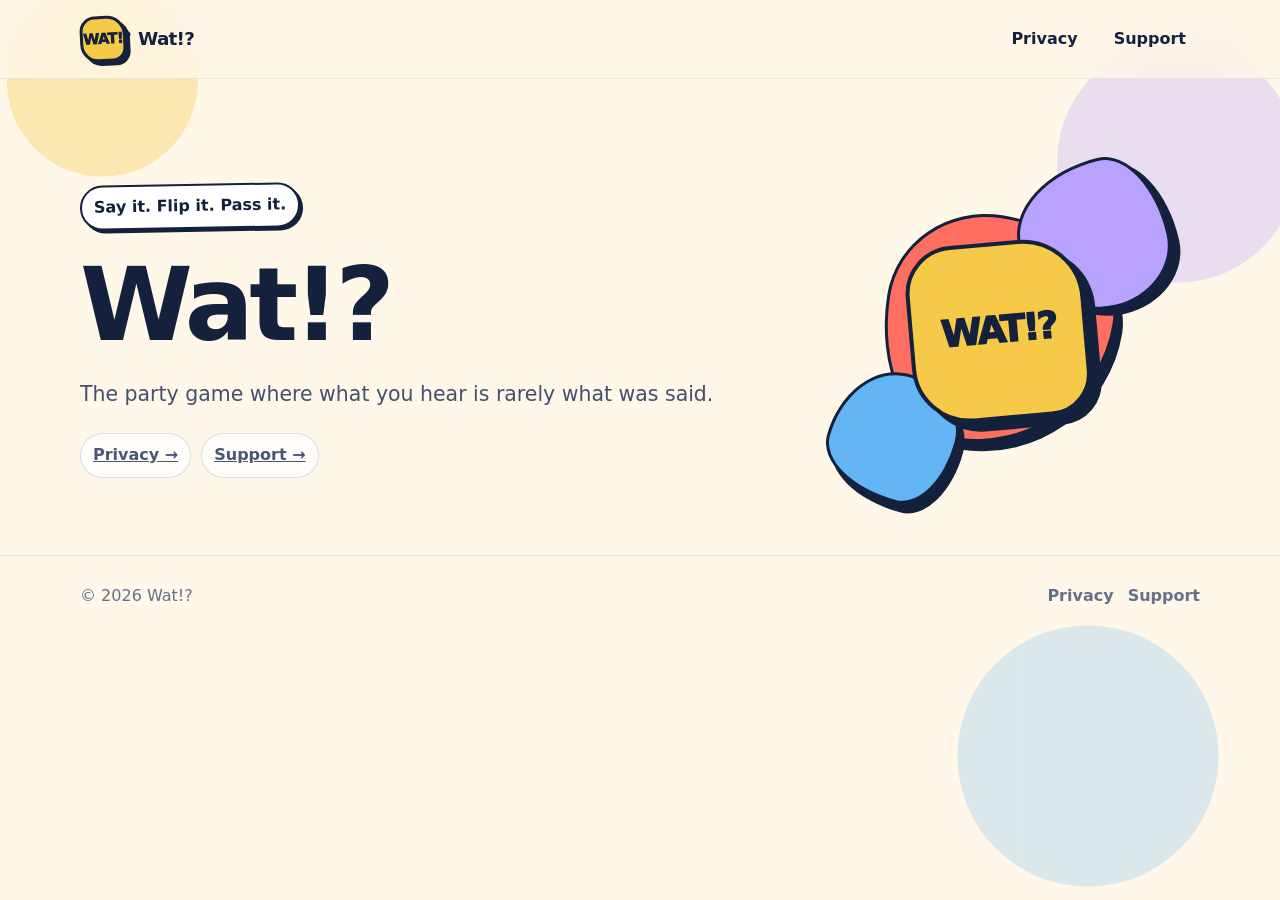
==== index.html @ d64d15b9 "Add files via upload" ====
<!doctype html>
<html lang="en">
<head>
  <meta charset="utf-8" />
  <meta name="viewport" content="width=device-width, initial-scale=1" />
  <meta name="theme-color" content="#fff7e8" />
  <title>Wat!?</title>
  <link rel="stylesheet" href="assets/styles.css" />
</head>
<body>
  <header class="site-header">
    <div class="shell nav">
      <a class="brand" href="./"><span class="brand-mark">WAT!?</span><span>Wat!?</span></a>
      <nav class="nav-links"><a href="privacy/">Privacy</a><a href="support/">Support</a></nav>
    </div>
  </header>
  <main class="shell">
    <section class="hero">
      <div>
        <span class="kicker">Say it. Flip it. Pass it.</span>
        <h1>Wat!?</h1>
        <p class="lead">The party game where what you hear is rarely what was said.</p>
        <div class="meta-row"><a class="pill" href="privacy/">Privacy →</a><a class="pill" href="support/">Support →</a></div>
      </div>
      <div class="hero-art" aria-hidden="true">
        <div class="blob one"></div><div class="blob two"></div><div class="blob three"></div><div class="hero-badge">WAT!?</div>
      </div>
    </section>
  </main>
  <footer class="footer"><div class="shell footer-inner"><span>© 2026 Wat!?</span><div class="footer-links"><a href="privacy/">Privacy</a><a href="support/">Support</a></div></div></footer>
</body>
</html>
---- assets/styles.css ----
:root {
  --ink: #14213d;
  --cream: #fff7e8;
  --cream-2: #fffdf7;
  --yellow: #f7c948;
  --coral: #ff6f61;
  --blue: #64b5f6;
  --lilac: #b9a1ff;
  --mint: #8bd3c7;
  --white: #ffffff;
  --muted: #65708a;
  --line: rgba(20, 33, 61, 0.14);
  --shadow: 0 10px 0 rgba(20, 33, 61, 0.12);
  --shadow-sm: 0 6px 0 rgba(20, 33, 61, 0.10);
  --radius-xl: 34px;
  --radius-lg: 26px;
  --radius-md: 18px;
  --max: 1120px;
}

* { box-sizing: border-box; }
html { scroll-behavior: smooth; }
body {
  margin: 0;
  font-family: -apple-system, BlinkMacSystemFont, "SF Pro Display", "SF Pro Text", Inter, ui-rounded, system-ui, sans-serif;
  color: var(--ink);
  background:
    radial-gradient(circle at 8% 9%, rgba(247, 201, 72, .34) 0 95px, transparent 96px),
    radial-gradient(circle at 92% 18%, rgba(185, 161, 255, .30) 0 120px, transparent 121px),
    radial-gradient(circle at 85% 84%, rgba(100, 181, 246, .24) 0 130px, transparent 131px),
    var(--cream);
  min-height: 100vh;
  line-height: 1.55;
}

a { color: inherit; }
button, input, textarea { font: inherit; }

.shell { width: min(calc(100% - 32px), var(--max)); margin: 0 auto; }

.site-header {
  position: sticky;
  top: 0;
  z-index: 20;
  backdrop-filter: blur(18px);
  background: rgba(255, 247, 232, .78);
  border-bottom: 1px solid rgba(20, 33, 61, .08);
}

.nav {
  min-height: 78px;
  display: flex;
  align-items: center;
  justify-content: space-between;
  gap: 20px;
}

.brand {
  display: inline-flex;
  align-items: center;
  gap: 12px;
  text-decoration: none;
  font-weight: 900;
  letter-spacing: -0.04em;
  font-size: 1.15rem;
}

.brand-mark {
  width: 46px;
  height: 46px;
  border: 3px solid var(--ink);
  border-radius: 15px 19px 14px 18px;
  background: var(--yellow);
  display: grid;
  place-items: center;
  transform: rotate(-3deg);
  box-shadow: 4px 4px 0 var(--ink);
  font-size: .92rem;
  font-weight: 950;
}

.nav-links { display: flex; gap: 8px; align-items: center; }
.nav-links a {
  text-decoration: none;
  font-weight: 780;
  padding: 10px 14px;
  border-radius: 999px;
}
.nav-links a:hover, .nav-links a[aria-current="page"] { background: rgba(20, 33, 61, .08); }

.hero {
  padding: 72px 0 44px;
  display: grid;
  grid-template-columns: 1.25fr .75fr;
  gap: 44px;
  align-items: center;
}

.kicker {
  display: inline-flex;
  gap: 8px;
  align-items: center;
  padding: 8px 12px;
  border: 2px solid var(--ink);
  border-radius: 999px;
  background: var(--white);
  font-weight: 850;
  box-shadow: 3px 3px 0 var(--ink);
  transform: rotate(-1deg);
}

h1, h2, h3 { line-height: 1.02; letter-spacing: -0.045em; margin: 0; }
h1 { font-size: clamp(3.2rem, 8vw, 7.4rem); max-width: 850px; margin-top: 24px; }
h2 { font-size: clamp(2rem, 5vw, 3.5rem); }
h3 { font-size: 1.35rem; }

.lead {
  font-size: clamp(1.08rem, 2vw, 1.28rem);
  max-width: 680px;
  color: #44506d;
  margin: 22px 0 0;
}

.hero-art {
  position: relative;
  min-height: 360px;
  display: grid;
  place-items: center;
}

.blob {
  position: absolute;
  border: 3px solid var(--ink);
  box-shadow: 8px 8px 0 var(--ink);
}
.blob.one { width: 230px; height: 230px; background: var(--coral); border-radius: 44% 56% 62% 38% / 42% 39% 61% 58%; transform: rotate(9deg); }
.blob.two { width: 150px; height: 150px; background: var(--lilac); border-radius: 65% 35% 46% 54% / 45% 60% 40% 55%; transform: translate(95px, -95px) rotate(-13deg); }
.blob.three { width: 128px; height: 128px; background: var(--blue); border-radius: 49% 51% 35% 65% / 63% 42% 58% 37%; transform: translate(-105px, 105px) rotate(15deg); }
.hero-badge {
  position: relative;
  z-index: 2;
  width: 178px;
  aspect-ratio: 1;
  display: grid;
  place-items: center;
  border: 4px solid var(--ink);
  background: var(--yellow);
  border-radius: 48px 62px 42px 58px;
  box-shadow: 10px 10px 0 var(--ink);
  transform: rotate(-5deg);
  font-size: 2.3rem;
  font-weight: 950;
  letter-spacing: -0.07em;
}

.meta-row { display: flex; flex-wrap: wrap; gap: 10px; margin-top: 22px; }
.pill {
  display: inline-flex;
  align-items: center;
  gap: 8px;
  padding: 9px 12px;
  background: rgba(255,255,255,.72);
  border: 1px solid var(--line);
  border-radius: 999px;
  font-weight: 700;
  color: #4a5672;
}

.main-grid {
  display: grid;
  grid-template-columns: 280px minmax(0, 1fr);
  gap: 26px;
  padding-bottom: 72px;
}

.toc {
  position: sticky;
  top: 104px;
  align-self: start;
  background: rgba(255,255,255,.72);
  border: 2px solid var(--ink);
  border-radius: var(--radius-lg);
  padding: 16px;
  box-shadow: var(--shadow-sm);
}
.toc strong { display: block; padding: 8px 10px 12px; }
.toc a {
  display: block;
  padding: 10px 12px;
  text-decoration: none;
  border-radius: 14px;
  font-weight: 720;
  color: #58627a;
}
.toc a:hover { background: var(--cream); color: var(--ink); }

.content { display: grid; gap: 18px; }
.card {
  background: rgba(255,255,255,.86);
  border: 2px solid var(--ink);
  border-radius: var(--radius-xl);
  padding: clamp(24px, 4vw, 42px);
  box-shadow: var(--shadow);
}
.card.accent-yellow { background: #fff1b7; }
.card.accent-lilac { background: #eee8ff; }
.card.accent-blue { background: #e8f5ff; }
.card.accent-coral { background: #ffe9e6; }
.card p { margin: 14px 0 0; color: #4b5671; }
.card ul { margin: 16px 0 0; padding-left: 1.2rem; color: #4b5671; }
.card li + li { margin-top: 8px; }

.number {
  display: inline-grid;
  place-items: center;
  width: 38px;
  height: 38px;
  border-radius: 12px 14px 11px 13px;
  background: var(--yellow);
  border: 2px solid var(--ink);
  box-shadow: 3px 3px 0 var(--ink);
  font-weight: 950;
  margin-bottom: 18px;
  transform: rotate(-2deg);
}

.notice {
  margin-top: 22px;
  background: var(--ink);
  color: white;
  border-radius: 22px;
  padding: 18px 20px;
  font-weight: 650;
}
.notice a { color: var(--yellow); }

.support-hero { padding-bottom: 28px; }
.support-grid {
  display: grid;
  grid-template-columns: repeat(2, minmax(0,1fr));
  gap: 18px;
  padding-bottom: 24px;
}
.action-card {
  min-height: 220px;
  display: flex;
  flex-direction: column;
  justify-content: space-between;
  text-decoration: none;
  transition: transform .18s ease, box-shadow .18s ease;
}
.action-card:hover { transform: translateY(-3px) rotate(-.3deg); box-shadow: 0 14px 0 rgba(20,33,61,.14); }
.icon-tile {
  width: 58px;
  height: 58px;
  display: grid;
  place-items: center;
  border-radius: 18px;
  border: 2px solid var(--ink);
  background: var(--white);
  box-shadow: 4px 4px 0 var(--ink);
  font-size: 1.5rem;
}
.arrow { font-size: 1.65rem; font-weight: 900; }

.faq { padding: 24px 0 72px; }
.faq-list { display: grid; gap: 12px; margin-top: 22px; }
.faq-item {
  border: 2px solid var(--ink);
  border-radius: 22px;
  background: rgba(255,255,255,.88);
  overflow: hidden;
  box-shadow: 0 5px 0 rgba(20,33,61,.10);
}
.faq-q {
  width: 100%;
  border: 0;
  background: transparent;
  text-align: left;
  padding: 19px 22px;
  display: flex;
  justify-content: space-between;
  gap: 14px;
  cursor: pointer;
  color: var(--ink);
  font-weight: 850;
}
.faq-q span:last-child { transition: transform .18s ease; }
.faq-item.open .faq-q span:last-child { transform: rotate(45deg); }
.faq-a { display: none; padding: 0 22px 20px; color: #4b5671; }
.faq-item.open .faq-a { display: block; }

.contact-box {
  margin: 24px 0 72px;
  display: grid;
  grid-template-columns: 1fr auto;
  gap: 24px;
  align-items: center;
  background: var(--ink);
  color: white;
  border: 3px solid var(--ink);
  border-radius: 32px;
  padding: clamp(26px, 5vw, 44px);
  box-shadow: 8px 8px 0 var(--yellow);
}
.contact-box p { color: #d8deeb; margin: 10px 0 0; }
.btn {
  display: inline-flex;
  align-items: center;
  justify-content: center;
  gap: 10px;
  min-height: 52px;
  padding: 0 20px;
  text-decoration: none;
  border-radius: 16px;
  background: var(--yellow);
  color: var(--ink);
  border: 2px solid var(--ink);
  box-shadow: 4px 4px 0 #fff;
  font-weight: 900;
  white-space: nowrap;
}
.btn:hover { transform: translateY(-1px); }

.footer {
  border-top: 1px solid rgba(20, 33, 61, .10);
  padding: 28px 0 42px;
  color: #65708a;
}
.footer-inner { display: flex; justify-content: space-between; gap: 18px; flex-wrap: wrap; }
.footer-links { display: flex; gap: 14px; flex-wrap: wrap; }
.footer a { text-decoration: none; font-weight: 760; }

@media (max-width: 860px) {
  .hero { grid-template-columns: 1fr; padding-top: 48px; }
  .hero-art { min-height: 280px; }
  .main-grid { grid-template-columns: 1fr; }
  .toc { position: static; }
  .support-grid { grid-template-columns: 1fr; }
  .contact-box { grid-template-columns: 1fr; }
}

@media (max-width: 620px) {
  .shell { width: min(calc(100% - 22px), var(--max)); }
  .nav { min-height: 68px; }
  .nav-links a { padding: 8px 10px; font-size: .92rem; }
  .brand span:last-child { display: none; }
  .hero { padding-top: 36px; gap: 20px; }
  .hero-art { min-height: 240px; transform: scale(.88); }
  h1 { font-size: clamp(3rem, 17vw, 5.2rem); }
  .card { border-radius: 26px; }
}

@media (prefers-reduced-motion: reduce) {
  * { scroll-behavior: auto !important; transition: none !important; }
}
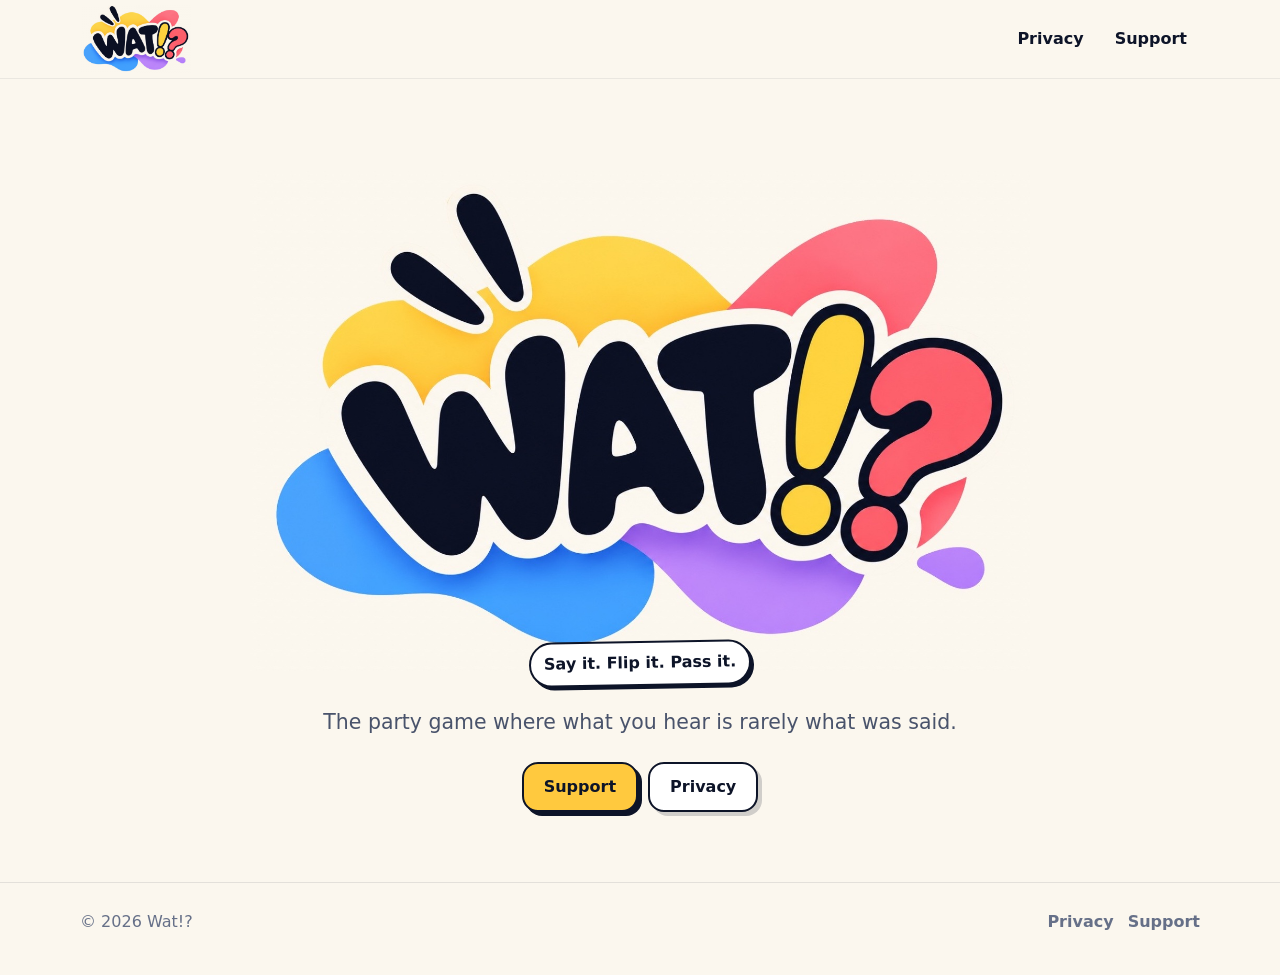
==== commit 830dce5c: "Add files via upload" ====
--- a/index.html
+++ b/index.html
@@ -3,30 +3,51 @@
 <head>
   <meta charset="utf-8" />
   <meta name="viewport" content="width=device-width, initial-scale=1" />
-  <meta name="theme-color" content="#fff7e8" />
+  <meta name="theme-color" content="#fbf7ee" />
+  <meta name="description" content="Wat!? — Say it. Flip it. Pass it." />
   <title>Wat!?</title>
   <link rel="stylesheet" href="assets/styles.css" />
 </head>
 <body>
   <header class="site-header">
     <div class="shell nav">
-      <a class="brand" href="./"><span class="brand-mark">WAT!?</span><span>Wat!?</span></a>
-      <nav class="nav-links"><a href="privacy/">Privacy</a><a href="support/">Support</a></nav>
+      <a class="brand" href="./" aria-label="Wat!? home">
+        <img src="assets/wat-logo.jpg" alt="Wat!?" />
+      </a>
+
+      <nav class="nav-links" aria-label="Main navigation">
+        <a href="privacy/">Privacy</a>
+        <a href="support/">Support</a>
+      </nav>
     </div>
   </header>
-  <main class="shell">
-    <section class="hero">
-      <div>
+
+  <main>
+    <section class="home-hero shell">
+      <div class="home-logo">
+        <img src="assets/wat-logo.jpg" alt="Wat!?" />
+      </div>
+
+      <div class="home-copy">
         <span class="kicker">Say it. Flip it. Pass it.</span>
-        <h1>Wat!?</h1>
         <p class="lead">The party game where what you hear is rarely what was said.</p>
-        <div class="meta-row"><a class="pill" href="privacy/">Privacy →</a><a class="pill" href="support/">Support →</a></div>
-      </div>
-      <div class="hero-art" aria-hidden="true">
-        <div class="blob one"></div><div class="blob two"></div><div class="blob three"></div><div class="hero-badge">WAT!?</div>
+
+        <div class="home-actions">
+          <a class="btn primary" href="support/">Support</a>
+          <a class="btn secondary" href="privacy/">Privacy</a>
+        </div>
       </div>
     </section>
   </main>
-  <footer class="footer"><div class="shell footer-inner"><span>© 2026 Wat!?</span><div class="footer-links"><a href="privacy/">Privacy</a><a href="support/">Support</a></div></div></footer>
+
+  <footer class="footer">
+    <div class="shell footer-inner">
+      <span>© 2026 Wat!?</span>
+      <div class="footer-links">
+        <a href="privacy/">Privacy</a>
+        <a href="support/">Support</a>
+      </div>
+    </div>
+  </footer>
 </body>
 </html>
--- a/assets/styles.css
+++ b/assets/styles.css
@@ -1,50 +1,52 @@
 :root {
-  --ink: #14213d;
-  --cream: #fff7e8;
-  --cream-2: #fffdf7;
-  --yellow: #f7c948;
-  --coral: #ff6f61;
-  --blue: #64b5f6;
-  --lilac: #b9a1ff;
-  --mint: #8bd3c7;
+  --ink: #0d1428;
+  --cream: #fbf7ee;
+  --cream-soft: #fffaf2;
+  --yellow: #ffc93e;
+  --coral: #ff5f76;
+  --blue: #4ca3f7;
+  --lilac: #a96cf2;
   --white: #ffffff;
-  --muted: #65708a;
-  --line: rgba(20, 33, 61, 0.14);
-  --shadow: 0 10px 0 rgba(20, 33, 61, 0.12);
-  --shadow-sm: 0 6px 0 rgba(20, 33, 61, 0.10);
-  --radius-xl: 34px;
-  --radius-lg: 26px;
-  --radius-md: 18px;
+  --muted: #586178;
+  --line: rgba(13, 20, 40, .14);
+  --shadow: 0 9px 0 rgba(13, 20, 40, .11);
+  --shadow-sm: 0 5px 0 rgba(13, 20, 40, .09);
+  --radius-xl: 32px;
+  --radius-lg: 24px;
   --max: 1120px;
 }
 
 * { box-sizing: border-box; }
+
 html { scroll-behavior: smooth; }
+
 body {
   margin: 0;
-  font-family: -apple-system, BlinkMacSystemFont, "SF Pro Display", "SF Pro Text", Inter, ui-rounded, system-ui, sans-serif;
+  min-height: 100vh;
+  font-family: -apple-system, BlinkMacSystemFont, "SF Pro Display", "SF Pro Text", Inter, system-ui, sans-serif;
   color: var(--ink);
-  background:
-    radial-gradient(circle at 8% 9%, rgba(247, 201, 72, .34) 0 95px, transparent 96px),
-    radial-gradient(circle at 92% 18%, rgba(185, 161, 255, .30) 0 120px, transparent 121px),
-    radial-gradient(circle at 85% 84%, rgba(100, 181, 246, .24) 0 130px, transparent 131px),
-    var(--cream);
-  min-height: 100vh;
+  background: var(--cream);
   line-height: 1.55;
 }
 
 a { color: inherit; }
 button, input, textarea { font: inherit; }
-
-.shell { width: min(calc(100% - 32px), var(--max)); margin: 0 auto; }
-
+img { display: block; max-width: 100%; }
+
+.shell {
+  width: min(calc(100% - 36px), var(--max));
+  margin-inline: auto;
+}
+
+/* Header — only the REAL logo */
 .site-header {
   position: sticky;
   top: 0;
   z-index: 20;
+  background: rgba(251, 247, 238, .92);
   backdrop-filter: blur(18px);
-  background: rgba(255, 247, 232, .78);
-  border-bottom: 1px solid rgba(20, 33, 61, .08);
+  -webkit-backdrop-filter: blur(18px);
+  border-bottom: 1px solid rgba(13, 20, 40, .07);
 }
 
 .nav {
@@ -52,125 +54,179 @@
   display: flex;
   align-items: center;
   justify-content: space-between;
-  gap: 20px;
+  gap: 22px;
 }
 
 .brand {
+  display: block;
+  width: 112px;
+  text-decoration: none;
+}
+
+.brand img {
+  width: 100%;
+  height: 68px;
+  object-fit: cover;
+  object-position: center;
+}
+
+.nav-links {
+  display: flex;
+  align-items: center;
+  gap: 5px;
+}
+
+.nav-links a {
+  text-decoration: none;
+  font-weight: 800;
+  padding: 9px 13px;
+  border-radius: 999px;
+}
+
+.nav-links a:hover,
+.nav-links a[aria-current="page"] {
+  background: rgba(13, 20, 40, .07);
+}
+
+/* Home */
+.home-hero {
+  min-height: calc(100vh - 160px);
+  padding: clamp(42px, 8vw, 92px) 0 70px;
+  display: grid;
+  place-items: center;
+  text-align: center;
+}
+
+.home-logo {
+  width: min(780px, 94vw);
+  margin-inline: auto;
+}
+
+.home-logo img {
+  width: 100%;
+  border-radius: 0;
+  mix-blend-mode: normal;
+}
+
+.home-copy {
+  margin-top: -30px;
+  display: grid;
+  justify-items: center;
+}
+
+.kicker,
+.eyebrow {
   display: inline-flex;
   align-items: center;
-  gap: 12px;
-  text-decoration: none;
-  font-weight: 900;
-  letter-spacing: -0.04em;
-  font-size: 1.15rem;
-}
-
-.brand-mark {
-  width: 46px;
-  height: 46px;
-  border: 3px solid var(--ink);
-  border-radius: 15px 19px 14px 18px;
-  background: var(--yellow);
-  display: grid;
-  place-items: center;
-  transform: rotate(-3deg);
-  box-shadow: 4px 4px 0 var(--ink);
-  font-size: .92rem;
-  font-weight: 950;
-}
-
-.nav-links { display: flex; gap: 8px; align-items: center; }
-.nav-links a {
-  text-decoration: none;
-  font-weight: 780;
-  padding: 10px 14px;
-  border-radius: 999px;
-}
-.nav-links a:hover, .nav-links a[aria-current="page"] { background: rgba(20, 33, 61, .08); }
-
-.hero {
-  padding: 72px 0 44px;
-  display: grid;
-  grid-template-columns: 1.25fr .75fr;
-  gap: 44px;
-  align-items: center;
-}
-
-.kicker {
-  display: inline-flex;
-  gap: 8px;
-  align-items: center;
-  padding: 8px 12px;
+  width: fit-content;
+  padding: 8px 13px;
   border: 2px solid var(--ink);
   border-radius: 999px;
   background: var(--white);
-  font-weight: 850;
+  font-weight: 900;
   box-shadow: 3px 3px 0 var(--ink);
   transform: rotate(-1deg);
 }
 
-h1, h2, h3 { line-height: 1.02; letter-spacing: -0.045em; margin: 0; }
-h1 { font-size: clamp(3.2rem, 8vw, 7.4rem); max-width: 850px; margin-top: 24px; }
-h2 { font-size: clamp(2rem, 5vw, 3.5rem); }
-h3 { font-size: 1.35rem; }
+.eyebrow {
+  background: var(--yellow);
+}
+
+.eyebrow.small {
+  font-size: .85rem;
+}
 
 .lead {
   font-size: clamp(1.08rem, 2vw, 1.28rem);
-  max-width: 680px;
-  color: #44506d;
-  margin: 22px 0 0;
-}
-
-.hero-art {
-  position: relative;
-  min-height: 360px;
-  display: grid;
-  place-items: center;
-}
-
-.blob {
-  position: absolute;
-  border: 3px solid var(--ink);
-  box-shadow: 8px 8px 0 var(--ink);
-}
-.blob.one { width: 230px; height: 230px; background: var(--coral); border-radius: 44% 56% 62% 38% / 42% 39% 61% 58%; transform: rotate(9deg); }
-.blob.two { width: 150px; height: 150px; background: var(--lilac); border-radius: 65% 35% 46% 54% / 45% 60% 40% 55%; transform: translate(95px, -95px) rotate(-13deg); }
-.blob.three { width: 128px; height: 128px; background: var(--blue); border-radius: 49% 51% 35% 65% / 63% 42% 58% 37%; transform: translate(-105px, 105px) rotate(15deg); }
-.hero-badge {
-  position: relative;
-  z-index: 2;
-  width: 178px;
-  aspect-ratio: 1;
-  display: grid;
-  place-items: center;
-  border: 4px solid var(--ink);
+  max-width: 690px;
+  color: #49536b;
+  margin: 21px 0 0;
+}
+
+.home-actions,
+.meta-row {
+  display: flex;
+  flex-wrap: wrap;
+  justify-content: center;
+  gap: 10px;
+  margin-top: 24px;
+}
+
+.btn {
+  min-height: 50px;
+  padding: 0 20px;
+  border-radius: 16px;
+  display: inline-flex;
+  align-items: center;
+  justify-content: center;
+  text-decoration: none;
+  font-weight: 900;
+  border: 2px solid var(--ink);
+  transition: transform .16s ease, box-shadow .16s ease;
+}
+
+.btn:hover {
+  transform: translateY(-2px);
+}
+
+.btn.primary {
   background: var(--yellow);
-  border-radius: 48px 62px 42px 58px;
-  box-shadow: 10px 10px 0 var(--ink);
-  transform: rotate(-5deg);
-  font-size: 2.3rem;
-  font-weight: 950;
-  letter-spacing: -0.07em;
-}
-
-.meta-row { display: flex; flex-wrap: wrap; gap: 10px; margin-top: 22px; }
+  color: var(--ink);
+  box-shadow: 4px 4px 0 var(--ink);
+}
+
+.btn.secondary {
+  background: var(--white);
+  color: var(--ink);
+  box-shadow: 4px 4px 0 rgba(13,20,40,.18);
+}
+
+/* Inner page hero — no fake logo illustration */
+.page-hero {
+  max-width: 880px;
+  padding: clamp(58px, 8vw, 100px) 0 clamp(42px, 6vw, 72px);
+}
+
+h1, h2, h3 {
+  margin: 0;
+  line-height: 1.03;
+  letter-spacing: -.045em;
+}
+
+h1 {
+  margin-top: 22px;
+  font-size: clamp(3.1rem, 8vw, 7rem);
+}
+
+h2 {
+  font-size: clamp(2rem, 4vw, 3.25rem);
+}
+
+h3 {
+  font-size: 1.35rem;
+}
+
+.meta-row {
+  justify-content: flex-start;
+}
+
 .pill {
   display: inline-flex;
   align-items: center;
-  gap: 8px;
   padding: 9px 12px;
-  background: rgba(255,255,255,.72);
+  background: rgba(255,255,255,.68);
   border: 1px solid var(--line);
   border-radius: 999px;
-  font-weight: 700;
-  color: #4a5672;
-}
-
+  font-weight: 720;
+  color: #4e5870;
+}
+
+/* Privacy */
 .main-grid {
   display: grid;
-  grid-template-columns: 280px minmax(0, 1fr);
-  gap: 26px;
-  padding-bottom: 72px;
+  grid-template-columns: 270px minmax(0, 1fr);
+  gap: 28px;
+  padding-bottom: 80px;
 }
 
 .toc {
@@ -180,67 +236,97 @@
   background: rgba(255,255,255,.72);
   border: 2px solid var(--ink);
   border-radius: var(--radius-lg);
-  padding: 16px;
+  padding: 15px;
   box-shadow: var(--shadow-sm);
 }
-.toc strong { display: block; padding: 8px 10px 12px; }
+
+.toc strong {
+  display: block;
+  padding: 8px 10px 12px;
+}
+
 .toc a {
   display: block;
   padding: 10px 12px;
-  text-decoration: none;
-  border-radius: 14px;
-  font-weight: 720;
-  color: #58627a;
-}
-.toc a:hover { background: var(--cream); color: var(--ink); }
-
-.content { display: grid; gap: 18px; }
+  border-radius: 13px;
+  text-decoration: none;
+  font-weight: 740;
+  color: #59627a;
+}
+
+.toc a:hover {
+  background: rgba(13,20,40,.06);
+  color: var(--ink);
+}
+
+.content {
+  display: grid;
+  gap: 18px;
+}
+
 .card {
-  background: rgba(255,255,255,.86);
+  background: rgba(255,255,255,.82);
   border: 2px solid var(--ink);
   border-radius: var(--radius-xl);
   padding: clamp(24px, 4vw, 42px);
   box-shadow: var(--shadow);
 }
-.card.accent-yellow { background: #fff1b7; }
-.card.accent-lilac { background: #eee8ff; }
-.card.accent-blue { background: #e8f5ff; }
-.card.accent-coral { background: #ffe9e6; }
-.card p { margin: 14px 0 0; color: #4b5671; }
-.card ul { margin: 16px 0 0; padding-left: 1.2rem; color: #4b5671; }
-.card li + li { margin-top: 8px; }
+
+.card.accent-yellow { background: #fff0b8; }
+.card.accent-coral { background: #ffe6e9; }
+.card.accent-blue { background: #e4f3ff; }
+.card.accent-lilac { background: #eee5ff; }
+
+.card p {
+  margin: 14px 0 0;
+  color: #4d5770;
+}
+
+.card ul {
+  margin: 16px 0 0;
+  padding-left: 1.2rem;
+  color: #4d5770;
+}
+
+.card li + li {
+  margin-top: 8px;
+}
 
 .number {
+  width: 38px;
+  height: 38px;
   display: inline-grid;
   place-items: center;
-  width: 38px;
-  height: 38px;
-  border-radius: 12px 14px 11px 13px;
+  margin-bottom: 18px;
+  border: 2px solid var(--ink);
+  border-radius: 12px;
   background: var(--yellow);
-  border: 2px solid var(--ink);
   box-shadow: 3px 3px 0 var(--ink);
   font-weight: 950;
-  margin-bottom: 18px;
   transform: rotate(-2deg);
 }
 
 .notice {
   margin-top: 22px;
+  padding: 18px 20px;
+  border-radius: 20px;
   background: var(--ink);
-  color: white;
-  border-radius: 22px;
-  padding: 18px 20px;
-  font-weight: 650;
-}
-.notice a { color: var(--yellow); }
-
-.support-hero { padding-bottom: 28px; }
+  color: var(--white);
+  font-weight: 700;
+}
+
+.notice a {
+  color: var(--yellow);
+}
+
+/* Support */
 .support-grid {
   display: grid;
   grid-template-columns: repeat(2, minmax(0,1fr));
   gap: 18px;
-  padding-bottom: 24px;
-}
+  padding-bottom: 20px;
+}
+
 .action-card {
   min-height: 220px;
   display: flex;
@@ -249,29 +335,52 @@
   text-decoration: none;
   transition: transform .18s ease, box-shadow .18s ease;
 }
-.action-card:hover { transform: translateY(-3px) rotate(-.3deg); box-shadow: 0 14px 0 rgba(20,33,61,.14); }
+
+.action-card:hover {
+  transform: translateY(-3px);
+  box-shadow: 0 13px 0 rgba(13,20,40,.13);
+}
+
 .icon-tile {
   width: 58px;
   height: 58px;
   display: grid;
   place-items: center;
+  border: 2px solid var(--ink);
   border-radius: 18px;
-  border: 2px solid var(--ink);
   background: var(--white);
   box-shadow: 4px 4px 0 var(--ink);
-  font-size: 1.5rem;
-}
-.arrow { font-size: 1.65rem; font-weight: 900; }
-
-.faq { padding: 24px 0 72px; }
-.faq-list { display: grid; gap: 12px; margin-top: 22px; }
+  font-size: 1.45rem;
+  font-weight: 950;
+}
+
+.arrow {
+  font-size: 1.65rem;
+  font-weight: 950;
+}
+
+.faq {
+  padding: 34px 0 74px;
+}
+
+.section-title {
+  margin-top: 18px;
+}
+
+.faq-list {
+  display: grid;
+  gap: 12px;
+  margin-top: 22px;
+}
+
 .faq-item {
+  overflow: hidden;
   border: 2px solid var(--ink);
   border-radius: 22px;
-  background: rgba(255,255,255,.88);
-  overflow: hidden;
-  box-shadow: 0 5px 0 rgba(20,33,61,.10);
-}
+  background: rgba(255,255,255,.82);
+  box-shadow: 0 5px 0 rgba(13,20,40,.09);
+}
+
 .faq-q {
   width: 100%;
   border: 0;
@@ -283,71 +392,88 @@
   gap: 14px;
   cursor: pointer;
   color: var(--ink);
-  font-weight: 850;
-}
-.faq-q span:last-child { transition: transform .18s ease; }
-.faq-item.open .faq-q span:last-child { transform: rotate(45deg); }
-.faq-a { display: none; padding: 0 22px 20px; color: #4b5671; }
-.faq-item.open .faq-a { display: block; }
+  font-weight: 860;
+}
+
+.faq-q span:last-child {
+  transition: transform .18s ease;
+}
+
+.faq-item.open .faq-q span:last-child {
+  transform: rotate(45deg);
+}
+
+.faq-a {
+  display: none;
+  padding: 0 22px 20px;
+  color: #4d5770;
+}
+
+.faq-item.open .faq-a {
+  display: block;
+}
 
 .contact-box {
-  margin: 24px 0 72px;
+  margin: 0 0 80px;
+  padding: clamp(26px, 5vw, 44px);
   display: grid;
   grid-template-columns: 1fr auto;
   gap: 24px;
   align-items: center;
+  border-radius: 30px;
   background: var(--ink);
-  color: white;
-  border: 3px solid var(--ink);
-  border-radius: 32px;
-  padding: clamp(26px, 5vw, 44px);
+  color: var(--white);
   box-shadow: 8px 8px 0 var(--yellow);
 }
-.contact-box p { color: #d8deeb; margin: 10px 0 0; }
-.btn {
-  display: inline-flex;
-  align-items: center;
-  justify-content: center;
-  gap: 10px;
-  min-height: 52px;
-  padding: 0 20px;
-  text-decoration: none;
-  border-radius: 16px;
-  background: var(--yellow);
-  color: var(--ink);
-  border: 2px solid var(--ink);
-  box-shadow: 4px 4px 0 #fff;
-  font-weight: 900;
-  white-space: nowrap;
-}
-.btn:hover { transform: translateY(-1px); }
-
+
+.contact-box p {
+  margin: 10px 0 0;
+  color: #d9deea;
+}
+
+/* Footer */
 .footer {
-  border-top: 1px solid rgba(20, 33, 61, .10);
-  padding: 28px 0 42px;
-  color: #65708a;
-}
-.footer-inner { display: flex; justify-content: space-between; gap: 18px; flex-wrap: wrap; }
-.footer-links { display: flex; gap: 14px; flex-wrap: wrap; }
-.footer a { text-decoration: none; font-weight: 760; }
+  border-top: 1px solid rgba(13,20,40,.10);
+  padding: 27px 0 40px;
+  color: #667088;
+}
+
+.footer-inner {
+  display: flex;
+  justify-content: space-between;
+  gap: 18px;
+  flex-wrap: wrap;
+}
+
+.footer-links {
+  display: flex;
+  gap: 14px;
+}
+
+.footer a {
+  text-decoration: none;
+  font-weight: 760;
+}
 
 @media (max-width: 860px) {
-  .hero { grid-template-columns: 1fr; padding-top: 48px; }
-  .hero-art { min-height: 280px; }
   .main-grid { grid-template-columns: 1fr; }
   .toc { position: static; }
   .support-grid { grid-template-columns: 1fr; }
   .contact-box { grid-template-columns: 1fr; }
+  .home-copy { margin-top: -12px; }
 }
 
 @media (max-width: 620px) {
   .shell { width: min(calc(100% - 22px), var(--max)); }
-  .nav { min-height: 68px; }
-  .nav-links a { padding: 8px 10px; font-size: .92rem; }
-  .brand span:last-child { display: none; }
-  .hero { padding-top: 36px; gap: 20px; }
-  .hero-art { min-height: 240px; transform: scale(.88); }
-  h1 { font-size: clamp(3rem, 17vw, 5.2rem); }
+  .nav { min-height: 66px; }
+  .brand { width: 86px; }
+  .brand img { height: 54px; }
+  .nav-links a { padding: 8px 9px; font-size: .91rem; }
+  .home-hero { min-height: auto; padding-top: 50px; }
+  .home-logo { width: min(590px, 108vw); }
+  .home-copy { margin-top: -4px; }
+  .page-hero { padding-top: 50px; }
+  h1 { font-size: clamp(3rem, 16vw, 5.3rem); }
   .card { border-radius: 26px; }
 }
 
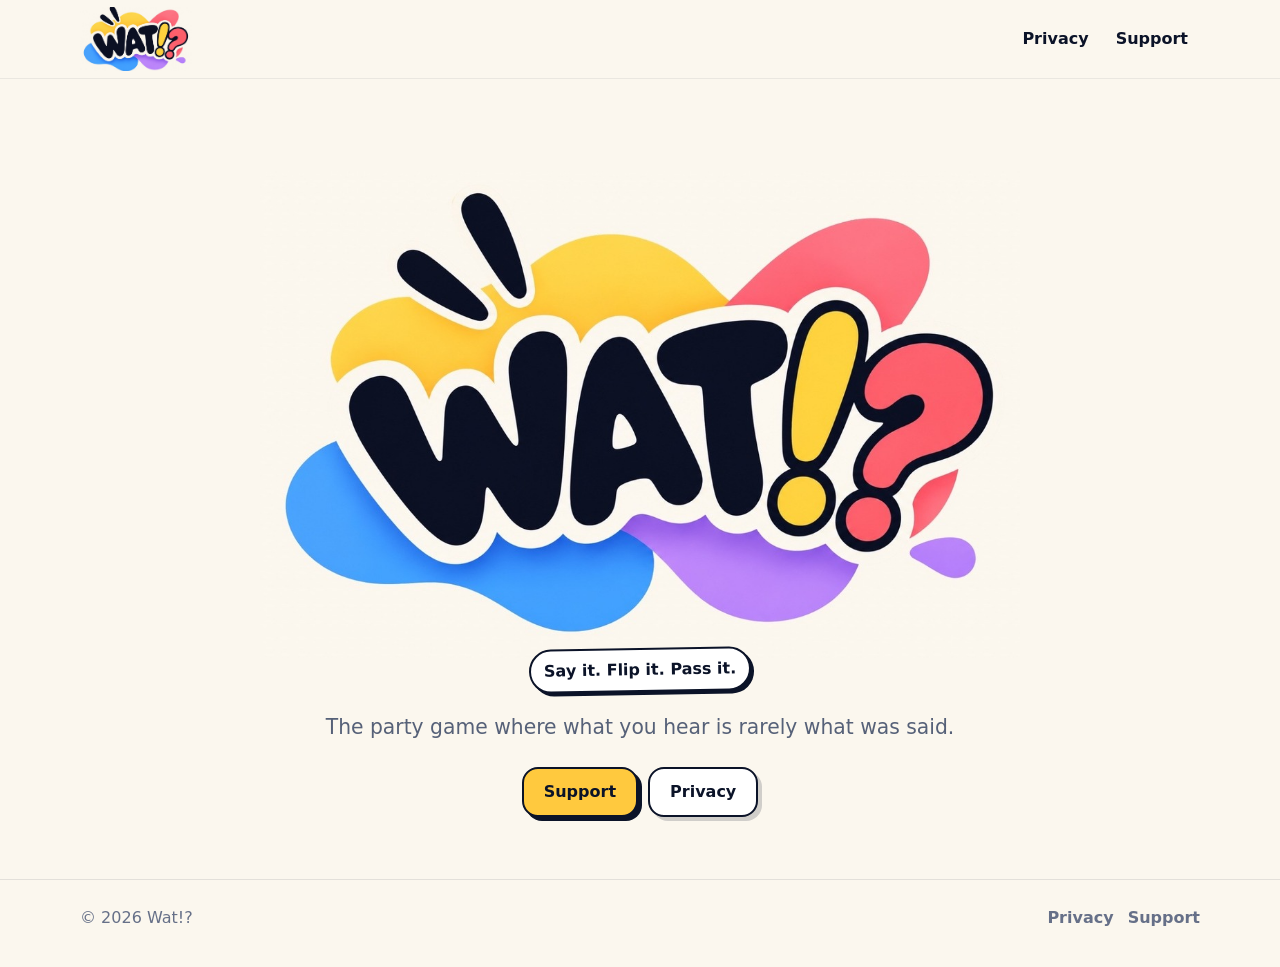
==== commit 0aba0b4f: "Add files via upload" ====
--- a/index.html
+++ b/index.html
@@ -2,7 +2,7 @@
 <html lang="en">
 <head>
   <meta charset="utf-8" />
-  <meta name="viewport" content="width=device-width, initial-scale=1" />
+  <meta name="viewport" content="width=device-width, initial-scale=1, viewport-fit=cover" />
   <meta name="theme-color" content="#fbf7ee" />
   <meta name="description" content="Wat!? — Say it. Flip it. Pass it." />
   <title>Wat!?</title>
@@ -14,7 +14,6 @@
       <a class="brand" href="./" aria-label="Wat!? home">
         <img src="assets/wat-logo.jpg" alt="Wat!?" />
       </a>
-
       <nav class="nav-links" aria-label="Main navigation">
         <a href="privacy/">Privacy</a>
         <a href="support/">Support</a>
@@ -31,7 +30,6 @@
       <div class="home-copy">
         <span class="kicker">Say it. Flip it. Pass it.</span>
         <p class="lead">The party game where what you hear is rarely what was said.</p>
-
         <div class="home-actions">
           <a class="btn primary" href="support/">Support</a>
           <a class="btn secondary" href="privacy/">Privacy</a>
--- a/assets/styles.css
+++ b/assets/styles.css
@@ -1,52 +1,51 @@
+
 :root {
-  --ink: #0d1428;
+  --ink: #0b1328;
   --cream: #fbf7ee;
-  --cream-soft: #fffaf2;
+  --paper: #fffdf8;
   --yellow: #ffc93e;
-  --coral: #ff5f76;
-  --blue: #4ca3f7;
-  --lilac: #a96cf2;
+  --coral: #ff667d;
+  --blue: #4ea4f5;
+  --lilac: #ab78f3;
   --white: #ffffff;
-  --muted: #586178;
-  --line: rgba(13, 20, 40, .14);
-  --shadow: 0 9px 0 rgba(13, 20, 40, .11);
-  --shadow-sm: 0 5px 0 rgba(13, 20, 40, .09);
-  --radius-xl: 32px;
-  --radius-lg: 24px;
+  --muted: #566178;
+  --line: rgba(11, 19, 40, .14);
+  --shadow: 0 9px 0 rgba(11, 19, 40, .10);
+  --shadow-sm: 0 5px 0 rgba(11, 19, 40, .08);
+  --radius-xl: 30px;
+  --radius-lg: 22px;
   --max: 1120px;
 }
 
 * { box-sizing: border-box; }
-
-html { scroll-behavior: smooth; }
-
+html { scroll-behavior: smooth; -webkit-text-size-adjust: 100%; }
 body {
   margin: 0;
   min-height: 100vh;
   font-family: -apple-system, BlinkMacSystemFont, "SF Pro Display", "SF Pro Text", Inter, system-ui, sans-serif;
   color: var(--ink);
   background: var(--cream);
-  line-height: 1.55;
-}
-
+  line-height: 1.52;
+  overflow-x: hidden;
+}
+img { display: block; max-width: 100%; }
 a { color: inherit; }
-button, input, textarea { font: inherit; }
-img { display: block; max-width: 100%; }
+button { font: inherit; }
 
 .shell {
   width: min(calc(100% - 36px), var(--max));
   margin-inline: auto;
 }
 
-/* Header — only the REAL logo */
+/* ---------- Header ---------- */
 .site-header {
   position: sticky;
   top: 0;
-  z-index: 20;
+  z-index: 50;
   background: rgba(251, 247, 238, .92);
   backdrop-filter: blur(18px);
   -webkit-backdrop-filter: blur(18px);
-  border-bottom: 1px solid rgba(13, 20, 40, .07);
+  border-bottom: 1px solid rgba(11, 19, 40, .07);
 }
 
 .nav {
@@ -54,18 +53,19 @@
   display: flex;
   align-items: center;
   justify-content: space-between;
-  gap: 22px;
+  gap: 18px;
 }
 
 .brand {
   display: block;
+  flex: 0 0 auto;
   width: 112px;
   text-decoration: none;
 }
 
 .brand img {
   width: 100%;
-  height: 68px;
+  height: 64px;
   object-fit: cover;
   object-position: center;
 }
@@ -73,45 +73,41 @@
 .nav-links {
   display: flex;
   align-items: center;
-  gap: 5px;
+  gap: 3px;
+  min-width: 0;
 }
 
 .nav-links a {
   text-decoration: none;
-  font-weight: 800;
-  padding: 9px 13px;
+  font-weight: 850;
+  padding: 9px 12px;
   border-radius: 999px;
+  white-space: nowrap;
 }
 
 .nav-links a:hover,
 .nav-links a[aria-current="page"] {
-  background: rgba(13, 20, 40, .07);
-}
-
-/* Home */
+  background: rgba(11, 19, 40, .07);
+}
+
+/* ---------- Home ---------- */
 .home-hero {
-  min-height: calc(100vh - 160px);
-  padding: clamp(42px, 8vw, 92px) 0 70px;
-  display: grid;
-  place-items: center;
+  min-height: calc(100dvh - 150px);
+  padding: clamp(46px, 8vw, 92px) 0 62px;
+  display: grid;
+  align-content: center;
+  justify-items: center;
   text-align: center;
 }
 
 .home-logo {
-  width: min(780px, 94vw);
-  margin-inline: auto;
-}
-
-.home-logo img {
-  width: 100%;
-  border-radius: 0;
-  mix-blend-mode: normal;
+  width: min(760px, 92vw);
 }
 
 .home-copy {
-  margin-top: -30px;
   display: grid;
   justify-items: center;
+  margin-top: -10px;
 }
 
 .kicker,
@@ -128,29 +124,26 @@
   transform: rotate(-1deg);
 }
 
-.eyebrow {
-  background: var(--yellow);
-}
-
-.eyebrow.small {
-  font-size: .85rem;
-}
+.eyebrow { background: var(--yellow); }
+.eyebrow.small { font-size: .84rem; }
 
 .lead {
-  font-size: clamp(1.08rem, 2vw, 1.28rem);
+  margin: 20px 0 0;
   max-width: 690px;
-  color: #49536b;
-  margin: 21px 0 0;
+  color: var(--muted);
+  font-size: clamp(1.05rem, 2vw, 1.27rem);
 }
 
 .home-actions,
 .meta-row {
   display: flex;
   flex-wrap: wrap;
-  justify-content: center;
   gap: 10px;
   margin-top: 24px;
 }
+
+.home-actions { justify-content: center; }
+.meta-row { justify-content: flex-start; }
 
 .btn {
   min-height: 50px;
@@ -164,76 +157,62 @@
   border: 2px solid var(--ink);
   transition: transform .16s ease, box-shadow .16s ease;
 }
-
-.btn:hover {
-  transform: translateY(-2px);
-}
+.btn:hover { transform: translateY(-2px); }
 
 .btn.primary {
   background: var(--yellow);
-  color: var(--ink);
   box-shadow: 4px 4px 0 var(--ink);
 }
-
 .btn.secondary {
   background: var(--white);
-  color: var(--ink);
-  box-shadow: 4px 4px 0 rgba(13,20,40,.18);
-}
-
-/* Inner page hero — no fake logo illustration */
+  box-shadow: 4px 4px 0 rgba(11,19,40,.18);
+}
+
+/* ---------- Shared page hero ---------- */
 .page-hero {
   max-width: 880px;
-  padding: clamp(58px, 8vw, 100px) 0 clamp(42px, 6vw, 72px);
+  padding: clamp(56px, 8vw, 92px) 0 clamp(38px, 6vw, 64px);
 }
 
 h1, h2, h3 {
   margin: 0;
-  line-height: 1.03;
+  line-height: 1.02;
   letter-spacing: -.045em;
 }
 
 h1 {
-  margin-top: 22px;
-  font-size: clamp(3.1rem, 8vw, 7rem);
-}
-
-h2 {
-  font-size: clamp(2rem, 4vw, 3.25rem);
-}
-
-h3 {
-  font-size: 1.35rem;
-}
-
-.meta-row {
-  justify-content: flex-start;
-}
+  margin-top: 20px;
+  font-size: clamp(3rem, 7.4vw, 6.7rem);
+  text-wrap: balance;
+}
+
+h2 { font-size: clamp(1.9rem, 4vw, 3.1rem); }
+h3 { font-size: 1.35rem; }
 
 .pill {
   display: inline-flex;
   align-items: center;
-  padding: 9px 12px;
-  background: rgba(255,255,255,.68);
+  padding: 8px 11px;
+  background: rgba(255,255,255,.72);
   border: 1px solid var(--line);
   border-radius: 999px;
-  font-weight: 720;
-  color: #4e5870;
-}
-
-/* Privacy */
+  font-weight: 740;
+  color: #4f5971;
+}
+
+/* ---------- Privacy ---------- */
 .main-grid {
   display: grid;
-  grid-template-columns: 270px minmax(0, 1fr);
+  grid-template-columns: 265px minmax(0, 1fr);
   gap: 28px;
-  padding-bottom: 80px;
+  padding-bottom: 78px;
 }
 
 .toc {
   position: sticky;
-  top: 104px;
+  top: 100px;
   align-self: start;
-  background: rgba(255,255,255,.72);
+  background: rgba(255,255,255,.76);
   border: 2px solid var(--ink);
   border-radius: var(--radius-lg);
   padding: 15px;
@@ -242,22 +221,19 @@
 
 .toc strong {
   display: block;
-  padding: 8px 10px 12px;
+  padding: 8px 10px 11px;
 }
 
 .toc a {
   display: block;
-  padding: 10px 12px;
+  padding: 9px 11px;
   border-radius: 13px;
   text-decoration: none;
-  font-weight: 740;
-  color: #59627a;
-}
-
-.toc a:hover {
-  background: rgba(13,20,40,.06);
-  color: var(--ink);
-}
+  font-weight: 760;
+  color: #59637a;
+}
+
+.toc a:hover { background: rgba(11,19,40,.06); color: var(--ink); }
 
 .content {
   display: grid;
@@ -265,39 +241,28 @@
 }
 
 .card {
-  background: rgba(255,255,255,.82);
+  background: rgba(255,255,255,.84);
   border: 2px solid var(--ink);
   border-radius: var(--radius-xl);
-  padding: clamp(24px, 4vw, 42px);
+  padding: clamp(24px, 4vw, 40px);
   box-shadow: var(--shadow);
 }
 
-.card.accent-yellow { background: #fff0b8; }
-.card.accent-coral { background: #ffe6e9; }
-.card.accent-blue { background: #e4f3ff; }
-.card.accent-lilac { background: #eee5ff; }
-
-.card p {
-  margin: 14px 0 0;
-  color: #4d5770;
-}
-
-.card ul {
-  margin: 16px 0 0;
-  padding-left: 1.2rem;
-  color: #4d5770;
-}
-
-.card li + li {
-  margin-top: 8px;
-}
+.card.accent-yellow { background: #fff0b6; }
+.card.accent-coral { background: #ffe6ea; }
+.card.accent-blue { background: #e6f4ff; }
+.card.accent-lilac { background: #eee6ff; }
+
+.card p { margin: 13px 0 0; color: #4d5870; }
+.card ul { margin: 15px 0 0; padding-left: 1.15rem; color: #4d5870; }
+.card li + li { margin-top: 7px; }
 
 .number {
-  width: 38px;
-  height: 38px;
+  width: 37px;
+  height: 37px;
   display: inline-grid;
   place-items: center;
-  margin-bottom: 18px;
+  margin-bottom: 16px;
   border: 2px solid var(--ink);
   border-radius: 12px;
   background: var(--yellow);
@@ -307,78 +272,70 @@
 }
 
 .notice {
-  margin-top: 22px;
-  padding: 18px 20px;
-  border-radius: 20px;
+  margin-top: 20px;
+  padding: 17px 19px;
+  border-radius: 19px;
   background: var(--ink);
-  color: var(--white);
-  font-weight: 700;
-}
-
-.notice a {
-  color: var(--yellow);
-}
-
-/* Support */
+  color: white;
+  font-weight: 760;
+}
+.notice a { color: var(--yellow); }
+
+/* ---------- Support ---------- */
 .support-grid {
   display: grid;
-  grid-template-columns: repeat(2, minmax(0,1fr));
+  grid-template-columns: repeat(2, minmax(0, 1fr));
   gap: 18px;
-  padding-bottom: 20px;
+  padding-bottom: 24px;
 }
 
 .action-card {
-  min-height: 220px;
-  display: flex;
-  flex-direction: column;
-  justify-content: space-between;
+  min-height: 210px;
+  display: grid;
+  grid-template-rows: auto 1fr auto;
+  gap: 20px;
   text-decoration: none;
   transition: transform .18s ease, box-shadow .18s ease;
 }
-
 .action-card:hover {
   transform: translateY(-3px);
-  box-shadow: 0 13px 0 rgba(13,20,40,.13);
+  box-shadow: 0 13px 0 rgba(11,19,40,.12);
 }
 
 .icon-tile {
-  width: 58px;
-  height: 58px;
+  width: 56px;
+  height: 56px;
   display: grid;
   place-items: center;
   border: 2px solid var(--ink);
-  border-radius: 18px;
+  border-radius: 17px;
   background: var(--white);
   box-shadow: 4px 4px 0 var(--ink);
-  font-size: 1.45rem;
+  font-size: 1.4rem;
   font-weight: 950;
 }
 
 .arrow {
-  font-size: 1.65rem;
+  font-size: 1.55rem;
   font-weight: 950;
-}
-
-.faq {
-  padding: 34px 0 74px;
-}
-
-.section-title {
-  margin-top: 18px;
-}
+  line-height: 1;
+}
+
+.faq { padding: 32px 0 72px; }
+.section-title { margin-top: 17px; }
 
 .faq-list {
   display: grid;
   gap: 12px;
-  margin-top: 22px;
+  margin-top: 20px;
 }
 
 .faq-item {
   overflow: hidden;
   border: 2px solid var(--ink);
-  border-radius: 22px;
-  background: rgba(255,255,255,.82);
-  box-shadow: 0 5px 0 rgba(13,20,40,.09);
+  border-radius: 21px;
+  background: rgba(255,255,255,.84);
+  box-shadow: 0 5px 0 rgba(11,19,40,.08);
 }
 
 .faq-q {
@@ -386,97 +343,331 @@
   border: 0;
   background: transparent;
   text-align: left;
-  padding: 19px 22px;
+  padding: 18px 20px;
   display: flex;
   justify-content: space-between;
   gap: 14px;
   cursor: pointer;
   color: var(--ink);
-  font-weight: 860;
-}
-
-.faq-q span:last-child {
-  transition: transform .18s ease;
-}
-
-.faq-item.open .faq-q span:last-child {
-  transform: rotate(45deg);
-}
+  font-weight: 870;
+}
+
+.faq-q span:last-child { transition: transform .18s ease; }
+.faq-item.open .faq-q span:last-child { transform: rotate(45deg); }
 
 .faq-a {
   display: none;
-  padding: 0 22px 20px;
-  color: #4d5770;
-}
-
-.faq-item.open .faq-a {
-  display: block;
-}
+  padding: 0 20px 18px;
+  color: #4d5870;
+}
+.faq-item.open .faq-a { display: block; }
 
 .contact-box {
-  margin: 0 0 80px;
-  padding: clamp(26px, 5vw, 44px);
+  margin: 0 0 78px;
+  padding: clamp(26px, 5vw, 42px);
   display: grid;
   grid-template-columns: 1fr auto;
-  gap: 24px;
+  gap: 22px;
   align-items: center;
   border-radius: 30px;
   background: var(--ink);
-  color: var(--white);
+  color: white;
   box-shadow: 8px 8px 0 var(--yellow);
 }
-
-.contact-box p {
-  margin: 10px 0 0;
-  color: #d9deea;
-}
-
-/* Footer */
+.contact-box p { margin: 9px 0 0; color: #d9deea; }
+
+/* ---------- Footer ---------- */
 .footer {
-  border-top: 1px solid rgba(13,20,40,.10);
-  padding: 27px 0 40px;
+  border-top: 1px solid rgba(11,19,40,.10);
+  padding: 26px 0 calc(36px + env(safe-area-inset-bottom));
   color: #667088;
 }
 
 .footer-inner {
   display: flex;
   justify-content: space-between;
-  gap: 18px;
+  gap: 16px;
   flex-wrap: wrap;
 }
-
-.footer-links {
-  display: flex;
-  gap: 14px;
-}
-
-.footer a {
-  text-decoration: none;
-  font-weight: 760;
-}
-
+.footer-links { display: flex; gap: 14px; }
+.footer a { text-decoration: none; font-weight: 760; }
+
+/* ---------- Tablet ---------- */
 @media (max-width: 860px) {
   .main-grid { grid-template-columns: 1fr; }
-  .toc { position: static; }
+
+  .toc {
+    position: static;
+    display: flex;
+    gap: 8px;
+    overflow-x: auto;
+    padding: 10px;
+    border-width: 1.5px;
+    border-radius: 18px;
+    box-shadow: none;
+    scrollbar-width: none;
+  }
+  .toc::-webkit-scrollbar { display: none; }
+  .toc strong { display: none; }
+  .toc a {
+    flex: 0 0 auto;
+    padding: 8px 11px;
+    background: rgba(255,255,255,.74);
+    border: 1px solid var(--line);
+    border-radius: 999px;
+    font-size: .91rem;
+  }
+
   .support-grid { grid-template-columns: 1fr; }
   .contact-box { grid-template-columns: 1fr; }
-  .home-copy { margin-top: -12px; }
-}
-
+}
+
+/* ---------- Mobile ---------- */
 @media (max-width: 620px) {
+  .shell {
+    width: min(calc(100% - 28px), var(--max));
+  }
+
+  .site-header {
+    position: sticky;
+    top: 0;
+  }
+
+  .nav {
+    min-height: 68px;
+    gap: 10px;
+  }
+
+  .brand {
+    width: 92px;
+  }
+
+  .brand img {
+    height: 54px;
+  }
+
+  .nav-links {
+    gap: 0;
+  }
+
+  .nav-links a {
+    padding: 8px 9px;
+    font-size: .88rem;
+  }
+
+  .home-hero {
+    min-height: auto;
+    padding: 36px 0 54px;
+  }
+
+  .home-logo {
+    width: min(560px, 104vw);
+    margin-inline: -2vw;
+  }
+
+  .home-copy {
+    margin-top: -2px;
+  }
+
+  .kicker,
+  .eyebrow {
+    padding: 7px 11px;
+    font-size: .84rem;
+    box-shadow: 2.5px 2.5px 0 var(--ink);
+  }
+
+  .lead {
+    margin-top: 16px;
+    font-size: 1rem;
+    line-height: 1.55;
+  }
+
+  .home-actions,
+  .meta-row {
+    margin-top: 19px;
+    gap: 8px;
+  }
+
+  .btn {
+    min-height: 46px;
+    padding: 0 16px;
+    border-radius: 14px;
+    font-size: .95rem;
+  }
+
+  .page-hero {
+    padding: 34px 0 34px;
+    max-width: none;
+  }
+
+  h1 {
+    margin-top: 14px;
+    font-size: clamp(2.65rem, 14.5vw, 4.35rem);
+    line-height: .98;
+    letter-spacing: -.055em;
+    max-width: 100%;
+    overflow-wrap: normal;
+    word-break: normal;
+  }
+
+  h2 {
+    font-size: clamp(1.72rem, 8.6vw, 2.45rem);
+  }
+
+  .pill {
+    font-size: .82rem;
+    padding: 7px 9px;
+  }
+
+  .main-grid {
+    gap: 18px;
+    padding-bottom: 54px;
+  }
+
+  .toc {
+    margin-inline: -2px;
+    padding: 8px;
+  }
+
+  .toc a {
+    font-size: .84rem;
+    padding: 7px 10px;
+  }
+
+  .content {
+    gap: 13px;
+  }
+
+  .card {
+    border-radius: 24px;
+    padding: 22px;
+    box-shadow: 0 6px 0 rgba(11,19,40,.10);
+  }
+
+  .number {
+    width: 34px;
+    height: 34px;
+    margin-bottom: 13px;
+    font-size: .92rem;
+  }
+
+  .card p,
+  .card ul {
+    font-size: .98rem;
+  }
+
+  /* Compact support cards on mobile */
+  .support-grid {
+    gap: 13px;
+    padding-bottom: 10px;
+  }
+
+  .action-card {
+    min-height: 0;
+    display: grid;
+    grid-template-columns: 52px 1fr auto;
+    grid-template-rows: auto;
+    gap: 14px;
+    align-items: center;
+    padding: 18px 18px;
+  }
+
+  .action-card > div {
+    min-width: 0;
+  }
+
+  .action-card h2 {
+    font-size: 1.52rem;
+    line-height: 1.04;
+  }
+
+  .action-card p {
+    margin-top: 7px;
+    font-size: .94rem;
+    line-height: 1.42;
+  }
+
+  .icon-tile {
+    width: 48px;
+    height: 48px;
+    border-radius: 15px;
+    box-shadow: 3px 3px 0 var(--ink);
+    font-size: 1.15rem;
+  }
+
+  .arrow {
+    font-size: 1.35rem;
+    align-self: center;
+  }
+
+  .faq {
+    padding: 30px 0 48px;
+  }
+
+  .section-title {
+    margin-top: 14px;
+  }
+
+  .faq-list {
+    gap: 10px;
+    margin-top: 16px;
+  }
+
+  .faq-item {
+    border-radius: 18px;
+  }
+
+  .faq-q {
+    padding: 16px 17px;
+    font-size: .98rem;
+    line-height: 1.32;
+  }
+
+  .faq-a {
+    padding: 0 17px 16px;
+    font-size: .95rem;
+    line-height: 1.5;
+  }
+
+  .contact-box {
+    margin-bottom: 56px;
+    padding: 22px;
+    border-radius: 24px;
+    box-shadow: 6px 6px 0 var(--yellow);
+  }
+
+  .footer {
+    padding-top: 22px;
+  }
+
+  .footer-inner {
+    align-items: flex-start;
+    flex-direction: column;
+    gap: 10px;
+  }
+}
+
+/* Very narrow phones */
+@media (max-width: 390px) {
   .shell { width: min(calc(100% - 22px), var(--max)); }
-  .nav { min-height: 66px; }
-  .brand { width: 86px; }
-  .brand img { height: 54px; }
-  .nav-links a { padding: 8px 9px; font-size: .91rem; }
-  .home-hero { min-height: auto; padding-top: 50px; }
-  .home-logo { width: min(590px, 108vw); }
-  .home-copy { margin-top: -4px; }
-  .page-hero { padding-top: 50px; }
-  h1 { font-size: clamp(3rem, 16vw, 5.3rem); }
-  .card { border-radius: 26px; }
+  .brand { width: 82px; }
+  .nav-links a { padding-inline: 7px; font-size: .84rem; }
+  h1 { font-size: clamp(2.45rem, 14vw, 3.8rem); }
+  .action-card { grid-template-columns: 46px 1fr auto; gap: 11px; padding: 16px; }
+  .icon-tile { width: 44px; height: 44px; }
+}
+
+/* iPhone safe areas */
+@supports (padding: max(0px)) {
+  body {
+    padding-left: env(safe-area-inset-left);
+    padding-right: env(safe-area-inset-right);
+  }
 }
 
 @media (prefers-reduced-motion: reduce) {
-  * { scroll-behavior: auto !important; transition: none !important; }
-}
+  * {
+    scroll-behavior: auto !important;
+    transition: none !important;
+  }
+}
